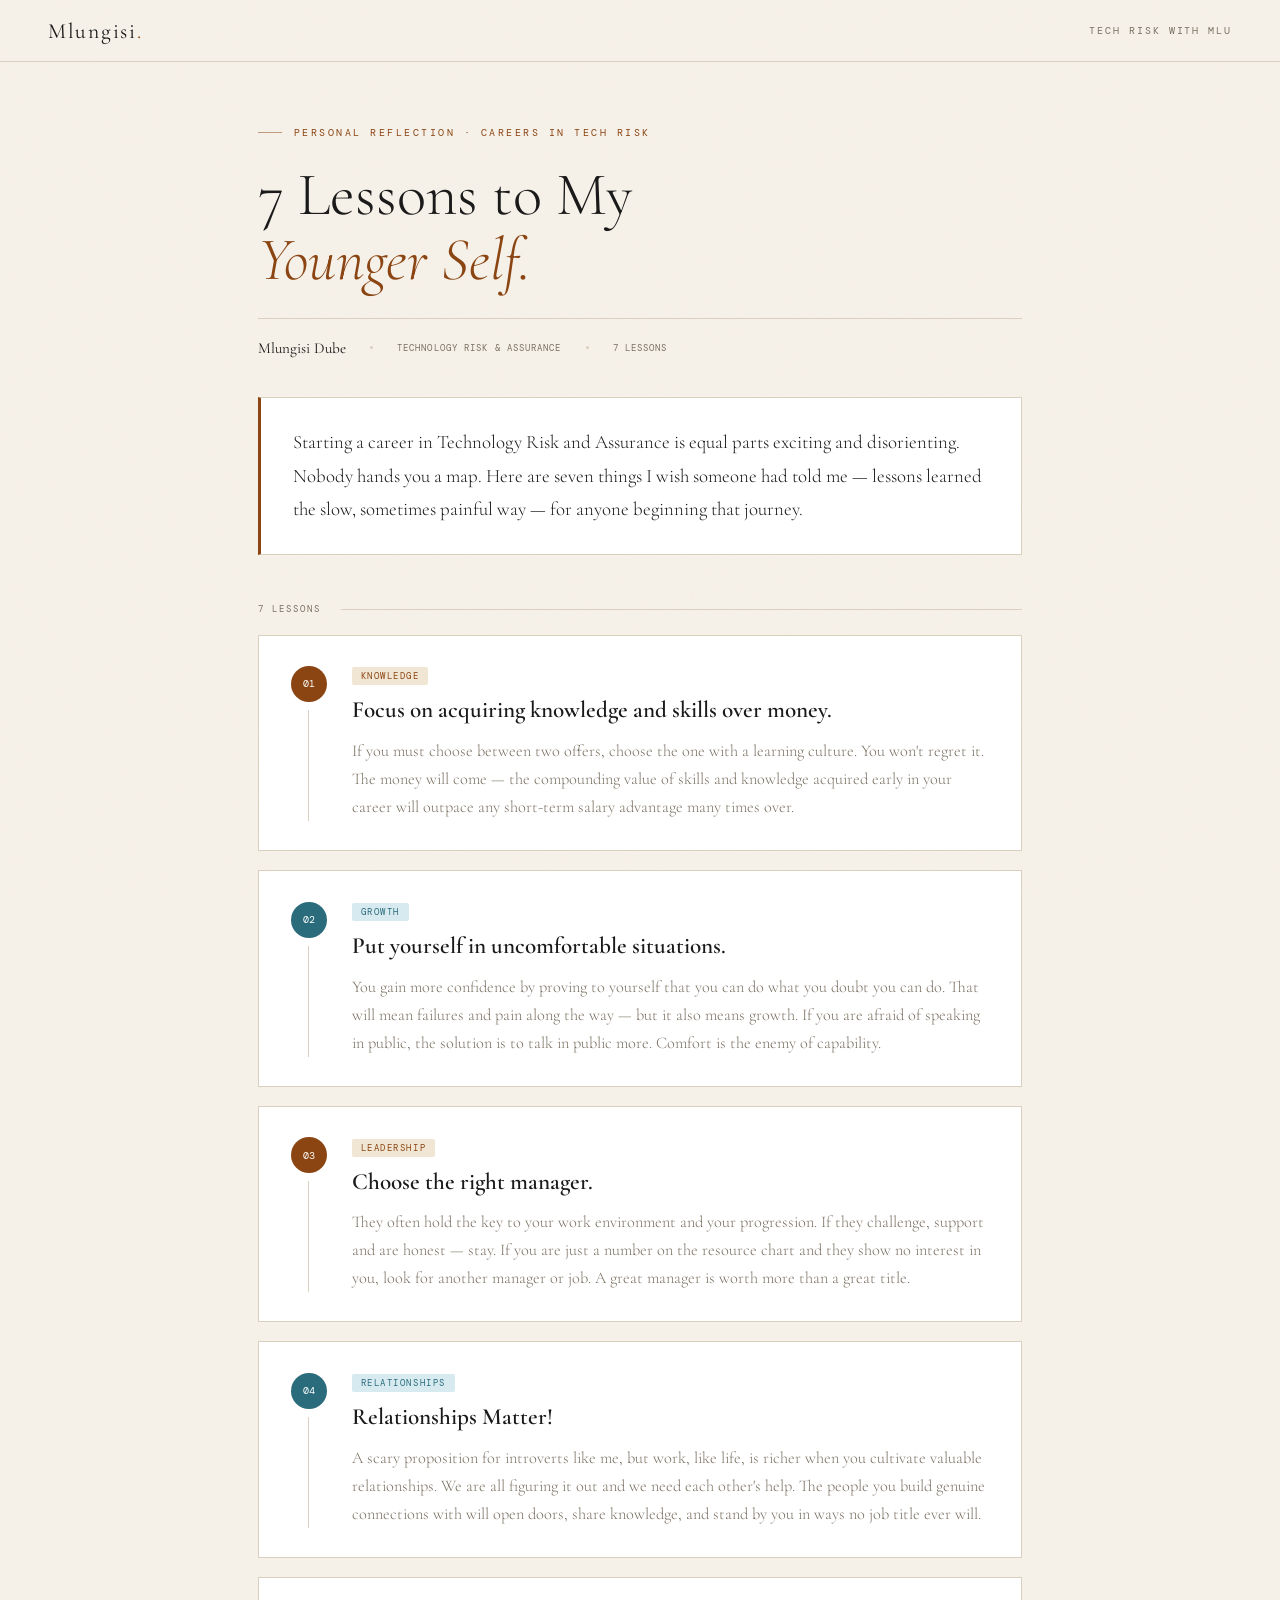
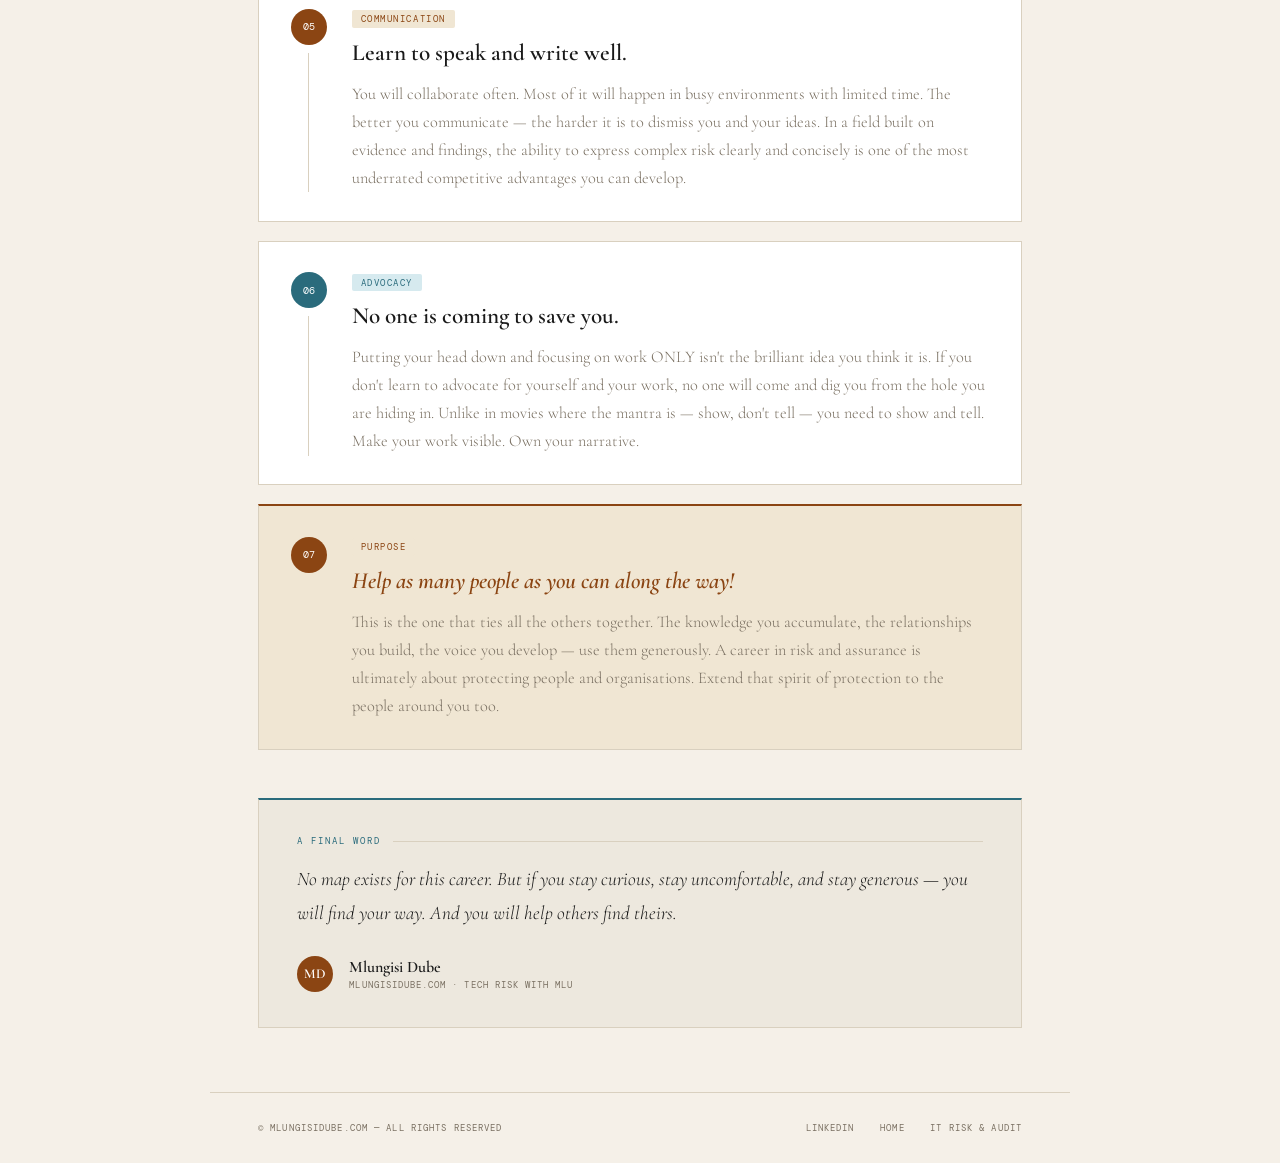
==== 7-lessons.html @ 3bf97bed "Add files via upload" ====
<!DOCTYPE html>
<html lang="en">
<head>
<meta charset="UTF-8">
<meta name="viewport" content="width=device-width, initial-scale=1.0">
<title>7 Lessons to My Younger Self — Tech Risk with Mlu</title>
<link rel="preconnect" href="https://fonts.googleapis.com">
<link href="https://fonts.googleapis.com/css2?family=Cormorant+Garamond:ital,wght@0,300;0,400;0,600;1,300;1,400;1,600&family=DM+Mono:wght@300;400&family=Syne:wght@400;600;700;800&display=swap" rel="stylesheet">
<style>
  :root {
    --bg:         #f5f0e8;
    --bg2:        #ede8de;
    --surface:    #ffffff;
    --border:     #d9d0bf;
    --text:       #1a1a1a;
    --muted:      #7a7062;
    --accent:     #8b4513;
    --accent2:    #2a6b7c;
    --light-acc:  #f0e6d3;
    --light-acc2: #d6eaef;
  }

  *, *::before, *::after { box-sizing: border-box; margin: 0; padding: 0; }
  html { scroll-behavior: smooth; }

  body {
    background: var(--bg);
    color: var(--text);
    font-family: 'Syne', sans-serif;
    min-height: 100vh;
    overflow-x: hidden;
  }

  body::before {
    content: '';
    position: fixed;
    inset: 0;
    background-image: url("data:image/svg+xml,%3Csvg viewBox='0 0 256 256' xmlns='http://www.w3.org/2000/svg'%3E%3Cfilter id='n'%3E%3CfeTurbulence type='fractalNoise' baseFrequency='0.9' numOctaves='4' stitchTiles='stitch'/%3E%3C/filter%3E%3Crect width='100%25' height='100%25' filter='url(%23n)' opacity='0.04'/%3E%3C/svg%3E");
    pointer-events: none;
    z-index: 1000;
    opacity: 0.18;
  }

  /* ── HEADER ── */
  header {
    display: flex;
    justify-content: space-between;
    align-items: center;
    padding: 1.1rem 3rem;
    border-bottom: 1px solid var(--border);
    position: sticky;
    top: 0;
    background: rgba(245,240,232,0.93);
    backdrop-filter: blur(14px);
    z-index: 100;
    animation: fadeDown 0.5s ease both;
  }

  .logo {
    font-family: 'Cormorant Garamond', serif;
    font-size: 1.35rem;
    font-weight: 400;
    letter-spacing: 0.08em;
    color: var(--text);
    text-decoration: none;
  }
  .logo span { color: var(--accent); }

  .header-tag {
    font-family: 'DM Mono', monospace;
    font-size: 0.6rem;
    letter-spacing: 0.2em;
    text-transform: uppercase;
    color: var(--muted);
  }

  /* ── HERO ── */
  .hero {
    max-width: 860px;
    margin: 0 auto;
    padding: 4rem 3rem 2.5rem;
    animation: fadeUp 0.6s 0.1s ease both;
  }

  .hero-eyebrow {
    font-family: 'DM Mono', monospace;
    font-size: 0.6rem;
    letter-spacing: 0.26em;
    text-transform: uppercase;
    color: var(--accent);
    display: flex;
    align-items: center;
    gap: 0.75rem;
    margin-bottom: 1.4rem;
  }
  .hero-eyebrow::before {
    content: '';
    height: 1px;
    width: 24px;
    background: var(--accent);
    opacity: 0.5;
    flex-shrink: 0;
  }

  .hero h1 {
    font-family: 'Cormorant Garamond', serif;
    font-size: clamp(2.4rem, 5vw, 3.8rem);
    font-weight: 300;
    line-height: 1.08;
    color: var(--text);
    margin-bottom: 1.6rem;
  }
  .hero h1 em { font-style: italic; color: var(--accent); }

  .hero-meta {
    display: flex;
    align-items: center;
    gap: 1.5rem;
    padding-top: 1.2rem;
    border-top: 1px solid var(--border);
    flex-wrap: wrap;
  }
  .hero-meta-author {
    font-family: 'Cormorant Garamond', serif;
    font-size: 0.95rem;
    font-weight: 400;
    color: var(--text);
  }
  .hero-meta-detail {
    font-family: 'DM Mono', monospace;
    font-size: 0.57rem;
    letter-spacing: 0.12em;
    text-transform: uppercase;
    color: var(--muted);
  }
  .hero-meta-dot {
    width: 3px; height: 3px;
    border-radius: 50%;
    background: var(--border);
    flex-shrink: 0;
  }

  /* ── INTRO BLOCK ── */
  .intro-block {
    max-width: 860px;
    margin: 0 auto;
    padding: 0 3rem 2.5rem;
    animation: fadeUp 0.6s 0.2s ease both;
  }

  .intro-card {
    background: var(--surface);
    border: 1px solid var(--border);
    border-left: 3px solid var(--accent);
    padding: 1.8rem 2rem;
  }

  .intro-card p {
    font-family: 'Cormorant Garamond', serif;
    font-size: 1.18rem;
    font-weight: 300;
    line-height: 1.75;
    color: var(--text);
  }

  /* ── DIVIDER ── */
  .section-divider {
    display: flex;
    align-items: center;
    gap: 1.2rem;
    max-width: 860px;
    margin: 0 auto;
    padding: 0.5rem 3rem 1.2rem;
  }
  .section-divider span {
    font-family: 'DM Mono', monospace;
    font-size: 0.58rem;
    letter-spacing: 0.22em;
    text-transform: uppercase;
    color: var(--muted);
    white-space: nowrap;
  }
  .section-divider::after {
    content: '';
    flex: 1;
    height: 1px;
    background: var(--border);
  }

  /* ── LESSONS ── */
  .lessons {
    max-width: 860px;
    margin: 0 auto;
    padding: 0 3rem 1rem;
    display: flex;
    flex-direction: column;
    gap: 1.2rem;
  }

  .lesson {
    background: var(--surface);
    border: 1px solid var(--border);
    padding: 1.8rem 2rem 1.8rem 1.6rem;
    position: relative;
    display: grid;
    grid-template-columns: 48px 1fr;
    gap: 0 1.2rem;
    overflow: hidden;
    opacity: 0;
    transform: translateY(16px);
    transition: opacity 0.5s ease, transform 0.5s ease, background 0.25s;
  }
  .lesson.visible {
    opacity: 1;
    transform: translateY(0);
  }
  .lesson:hover { background: var(--bg); }

  .lesson::after {
    content: '';
    position: absolute;
    bottom: 0; left: 0; right: 0;
    height: 2px;
    background: var(--accent);
    transform: scaleX(0);
    transform-origin: left;
    transition: transform 0.3s ease;
  }
  .lesson.teal::after { background: var(--accent2); }
  .lesson:hover::after { transform: scaleX(1); }

  .lesson-num-col {
    display: flex;
    flex-direction: column;
    align-items: center;
    padding-top: 0.1rem;
    gap: 0.5rem;
  }

  .lesson-badge {
    width: 36px;
    height: 36px;
    border-radius: 50%;
    background: var(--accent);
    color: #fff;
    font-family: 'DM Mono', monospace;
    font-size: 0.65rem;
    display: flex;
    align-items: center;
    justify-content: center;
    flex-shrink: 0;
  }
  .lesson.teal .lesson-badge { background: var(--accent2); }

  .lesson-line {
    width: 1px;
    flex: 1;
    background: var(--border);
    min-height: 20px;
  }

  .lesson-tag {
    font-family: 'DM Mono', monospace;
    font-size: 0.54rem;
    letter-spacing: 0.18em;
    text-transform: uppercase;
    color: var(--accent);
    background: var(--light-acc);
    display: inline-block;
    padding: 0.18rem 0.55rem;
    border-radius: 2px;
    margin-bottom: 0.75rem;
  }
  .lesson.teal .lesson-tag {
    color: var(--accent2);
    background: var(--light-acc2);
  }

  .lesson h2 {
    font-family: 'Cormorant Garamond', serif;
    font-size: 1.45rem;
    font-weight: 600;
    line-height: 1.2;
    color: var(--text);
    margin-bottom: 0.75rem;
  }

  .lesson p {
    font-family: 'Cormorant Garamond', serif;
    font-size: 1.02rem;
    font-weight: 300;
    line-height: 1.72;
    color: var(--muted);
  }

  /* last lesson — special styling */
  .lesson.final {
    border-top: 2px solid var(--accent);
    background: var(--light-acc);
  }
  .lesson.final:hover { background: var(--light-acc); filter: brightness(0.97); }
  .lesson.final h2 {
    font-style: italic;
    color: var(--accent);
  }

  /* ── CLOSING ── */
  .closing {
    max-width: 860px;
    margin: 2rem auto 0;
    padding: 0 3rem 4rem;
    animation: fadeUp 0.6s 0.4s ease both;
  }

  .closing-card {
    background: var(--bg2);
    border: 1px solid var(--border);
    border-top: 2px solid var(--accent2);
    padding: 2.2rem 2.4rem;
  }

  .closing-label {
    font-family: 'DM Mono', monospace;
    font-size: 0.57rem;
    letter-spacing: 0.22em;
    text-transform: uppercase;
    color: var(--accent2);
    margin-bottom: 1rem;
    display: flex;
    align-items: center;
    gap: 0.75rem;
  }
  .closing-label::after {
    content: '';
    flex: 1;
    height: 1px;
    background: var(--border);
  }

  .closing-card blockquote {
    font-family: 'Cormorant Garamond', serif;
    font-size: 1.2rem;
    font-style: italic;
    font-weight: 300;
    line-height: 1.75;
    color: var(--text);
    margin-bottom: 1.6rem;
  }

  .closing-author {
    display: flex;
    align-items: center;
    gap: 1rem;
  }

  .author-avatar {
    width: 36px;
    height: 36px;
    border-radius: 50%;
    background: var(--accent);
    display: flex;
    align-items: center;
    justify-content: center;
    font-family: 'Cormorant Garamond', serif;
    font-size: 0.85rem;
    font-weight: 600;
    color: #fff;
    flex-shrink: 0;
  }

  .author-info p:first-child {
    font-family: 'Cormorant Garamond', serif;
    font-size: 1rem;
    font-weight: 600;
    color: var(--text);
  }
  .author-info p:last-child {
    font-family: 'DM Mono', monospace;
    font-size: 0.55rem;
    letter-spacing: 0.12em;
    text-transform: uppercase;
    color: var(--muted);
    margin-top: 2px;
  }

  /* ── FOOTER ── */
  footer {
    border-top: 1px solid var(--border);
    padding: 1.8rem 3rem;
    display: flex;
    justify-content: space-between;
    align-items: center;
    max-width: 860px;
    margin: 0 auto;
  }
  footer p, footer a {
    font-family: 'DM Mono', monospace;
    font-size: 0.58rem;
    letter-spacing: 0.12em;
    text-transform: uppercase;
    color: var(--muted);
    text-decoration: none;
    transition: color 0.2s;
  }
  footer a:hover { color: var(--accent); }
  footer div { display: flex; gap: 1.6rem; }

  @keyframes fadeDown {
    from { opacity: 0; transform: translateY(-10px); }
    to   { opacity: 1; transform: translateY(0); }
  }
  @keyframes fadeUp {
    from { opacity: 0; transform: translateY(16px); }
    to   { opacity: 1; transform: translateY(0); }
  }

  @media (max-width: 700px) {
    header { padding: 1rem 1.5rem; }
    .hero, .intro-block, .section-divider, .lessons, .closing { padding-left: 1.5rem; padding-right: 1.5rem; }
    .hero { padding-top: 2.5rem; }
    .lesson { grid-template-columns: 36px 1fr; gap: 0 0.9rem; padding: 1.4rem 1.2rem; }
    footer { padding: 1.5rem; flex-direction: column; gap: 1rem; text-align: center; }
  }
</style>
</head>
<body>

<header>
  <a href="index.html" class="logo">Mlungisi<span>.</span></a>
  <span class="header-tag">Tech Risk with Mlu</span>
</header>

<article>

  <div class="hero">
    <div class="hero-eyebrow">Personal Reflection · Careers in Tech Risk</div>
    <h1>7 Lessons to My<br><em>Younger Self.</em></h1>
    <div class="hero-meta">
      <span class="hero-meta-author">Mlungisi Dube</span>
      <div class="hero-meta-dot"></div>
      <span class="hero-meta-detail">Technology Risk &amp; Assurance</span>
      <div class="hero-meta-dot"></div>
      <span class="hero-meta-detail">7 Lessons</span>
    </div>
  </div>

  <div class="intro-block">
    <div class="intro-card">
      <p>Starting a career in Technology Risk and Assurance is equal parts exciting and disorienting. Nobody hands you a map. Here are seven things I wish someone had told me — lessons learned the slow, sometimes painful way — for anyone beginning that journey.</p>
    </div>
  </div>

  <div class="section-divider">
    <span>7 Lessons</span>
  </div>

  <div class="lessons">

    <div class="lesson">
      <div class="lesson-num-col">
        <div class="lesson-badge">01</div>
        <div class="lesson-line"></div>
      </div>
      <div>
        <span class="lesson-tag">Knowledge</span>
        <h2>Focus on acquiring knowledge and skills over money.</h2>
        <p>If you must choose between two offers, choose the one with a learning culture. You won't regret it. The money will come — the compounding value of skills and knowledge acquired early in your career will outpace any short-term salary advantage many times over.</p>
      </div>
    </div>

    <div class="lesson teal">
      <div class="lesson-num-col">
        <div class="lesson-badge">02</div>
        <div class="lesson-line"></div>
      </div>
      <div>
        <span class="lesson-tag">Growth</span>
        <h2>Put yourself in uncomfortable situations.</h2>
        <p>You gain more confidence by proving to yourself that you can do what you doubt you can do. That will mean failures and pain along the way — but it also means growth. If you are afraid of speaking in public, the solution is to talk in public more. Comfort is the enemy of capability.</p>
      </div>
    </div>

    <div class="lesson">
      <div class="lesson-num-col">
        <div class="lesson-badge">03</div>
        <div class="lesson-line"></div>
      </div>
      <div>
        <span class="lesson-tag">Leadership</span>
        <h2>Choose the right manager.</h2>
        <p>They often hold the key to your work environment and your progression. If they challenge, support and are honest — stay. If you are just a number on the resource chart and they show no interest in you, look for another manager or job. A great manager is worth more than a great title.</p>
      </div>
    </div>

    <div class="lesson teal">
      <div class="lesson-num-col">
        <div class="lesson-badge">04</div>
        <div class="lesson-line"></div>
      </div>
      <div>
        <span class="lesson-tag">Relationships</span>
        <h2>Relationships Matter!</h2>
        <p>A scary proposition for introverts like me, but work, like life, is richer when you cultivate valuable relationships. We are all figuring it out and we need each other's help. The people you build genuine connections with will open doors, share knowledge, and stand by you in ways no job title ever will.</p>
      </div>
    </div>

    <div class="lesson">
      <div class="lesson-num-col">
        <div class="lesson-badge">05</div>
        <div class="lesson-line"></div>
      </div>
      <div>
        <span class="lesson-tag">Communication</span>
        <h2>Learn to speak and write well.</h2>
        <p>You will collaborate often. Most of it will happen in busy environments with limited time. The better you communicate — the harder it is to dismiss you and your ideas. In a field built on evidence and findings, the ability to express complex risk clearly and concisely is one of the most underrated competitive advantages you can develop.</p>
      </div>
    </div>

    <div class="lesson teal">
      <div class="lesson-num-col">
        <div class="lesson-badge">06</div>
        <div class="lesson-line"></div>
      </div>
      <div>
        <span class="lesson-tag">Advocacy</span>
        <h2>No one is coming to save you.</h2>
        <p>Putting your head down and focusing on work ONLY isn't the brilliant idea you think it is. If you don't learn to advocate for yourself and your work, no one will come and dig you from the hole you are hiding in. Unlike in movies where the mantra is — show, don't tell — you need to show and tell. Make your work visible. Own your narrative.</p>
      </div>
    </div>

    <div class="lesson final">
      <div class="lesson-num-col">
        <div class="lesson-badge">07</div>
      </div>
      <div>
        <span class="lesson-tag">Purpose</span>
        <h2>Help as many people as you can along the way!</h2>
        <p>This is the one that ties all the others together. The knowledge you accumulate, the relationships you build, the voice you develop — use them generously. A career in risk and assurance is ultimately about protecting people and organisations. Extend that spirit of protection to the people around you too.</p>
      </div>
    </div>

  </div>

  <div class="closing">
    <div class="closing-card">
      <div class="closing-label">A Final Word</div>
      <blockquote>No map exists for this career. But if you stay curious, stay uncomfortable, and stay generous — you will find your way. And you will help others find theirs.</blockquote>
      <div class="closing-author">
        <div class="author-avatar">MD</div>
        <div class="author-info">
          <p>Mlungisi Dube</p>
          <p>mlungisidube.com · Tech Risk with Mlu</p>
        </div>
      </div>
    </div>
  </div>

</article>

<footer>
  <p>&copy; Mlungisidube.com &mdash; All rights reserved</p>
  <div>
    <a href="https://www.linkedin.com/in/mlungisi-dube-11313a27/">LinkedIn</a>
    <a href="index.html">Home</a>
    <a href="it-risk-audit.html">IT Risk &amp; Audit</a>
  </div>
</footer>

<script>
  const lessons = document.querySelectorAll('.lesson');
  const observer = new IntersectionObserver((entries) => {
    entries.forEach((entry, i) => {
      if (entry.isIntersecting) {
        setTimeout(() => entry.target.classList.add('visible'), i * 80);
        observer.unobserve(entry.target);
      }
    });
  }, { threshold: 0.08 });

  lessons.forEach(l => observer.observe(l));
</script>

</body>
</html>
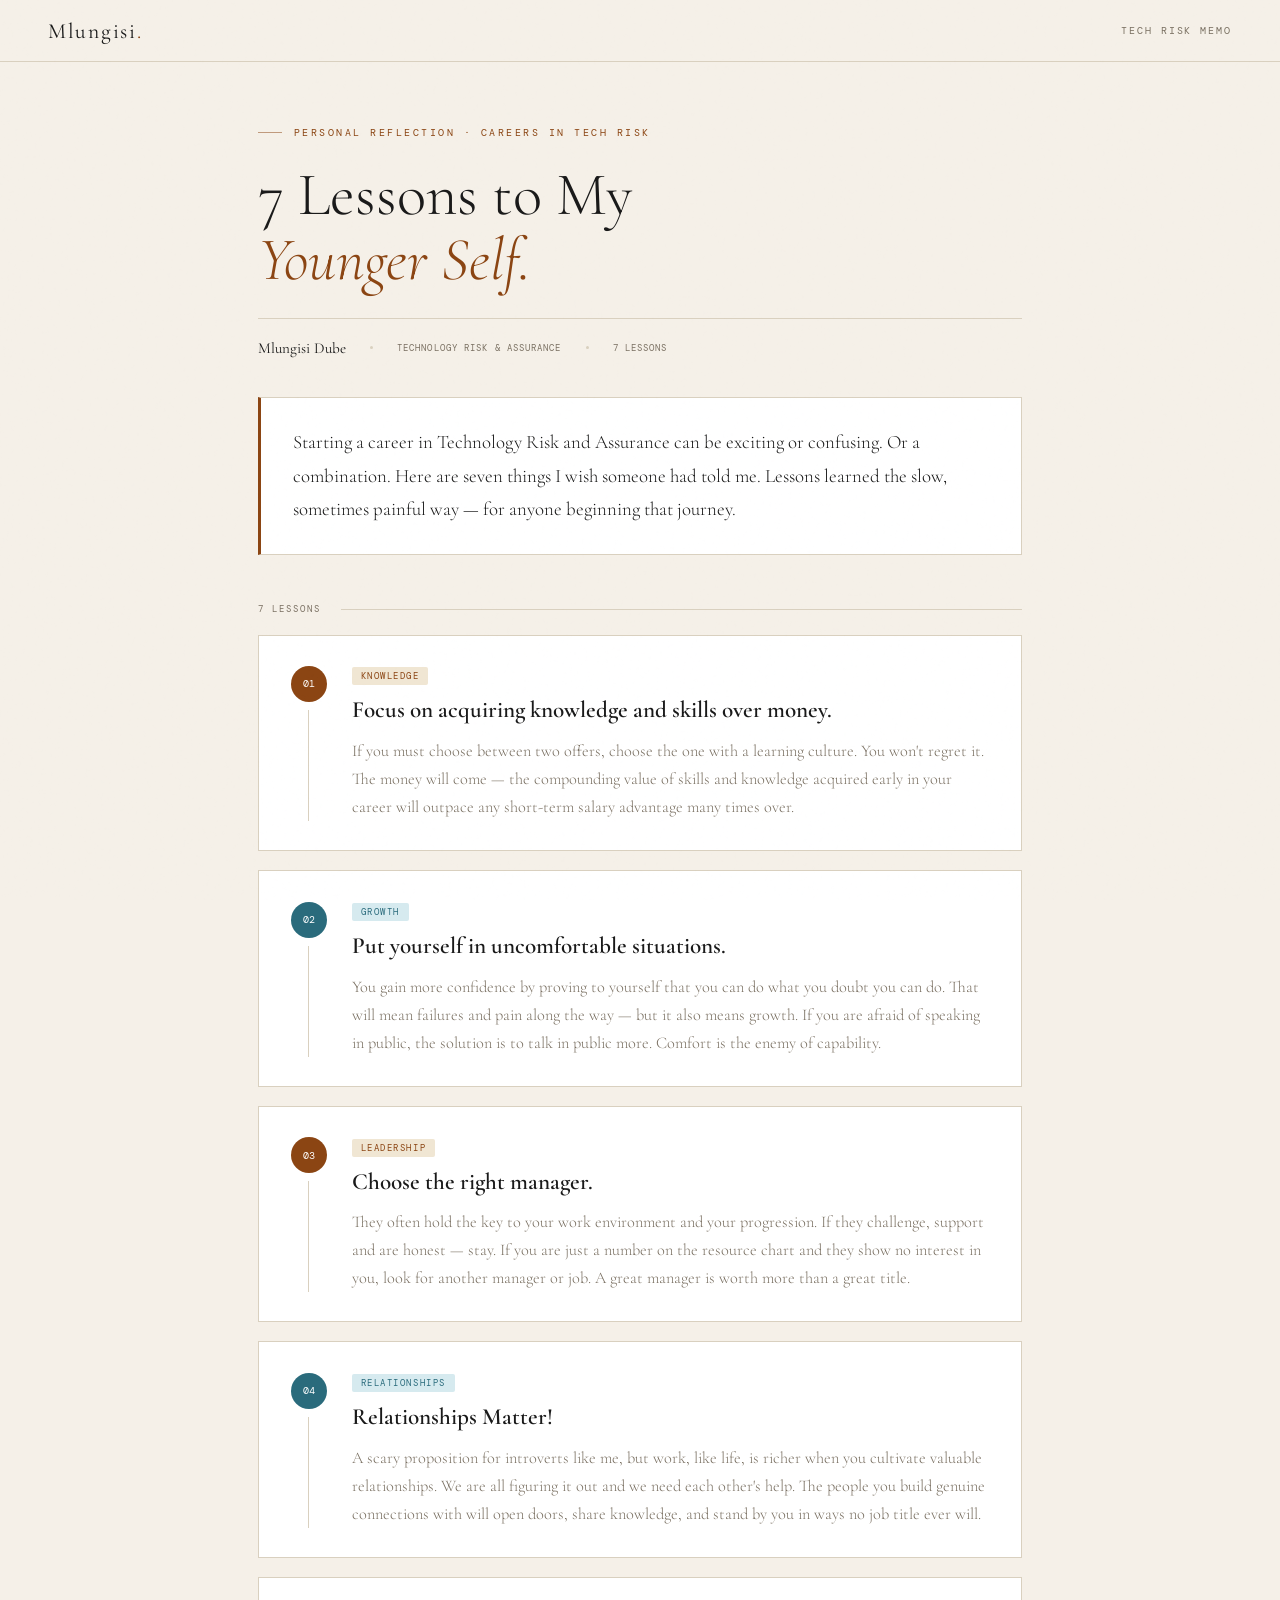
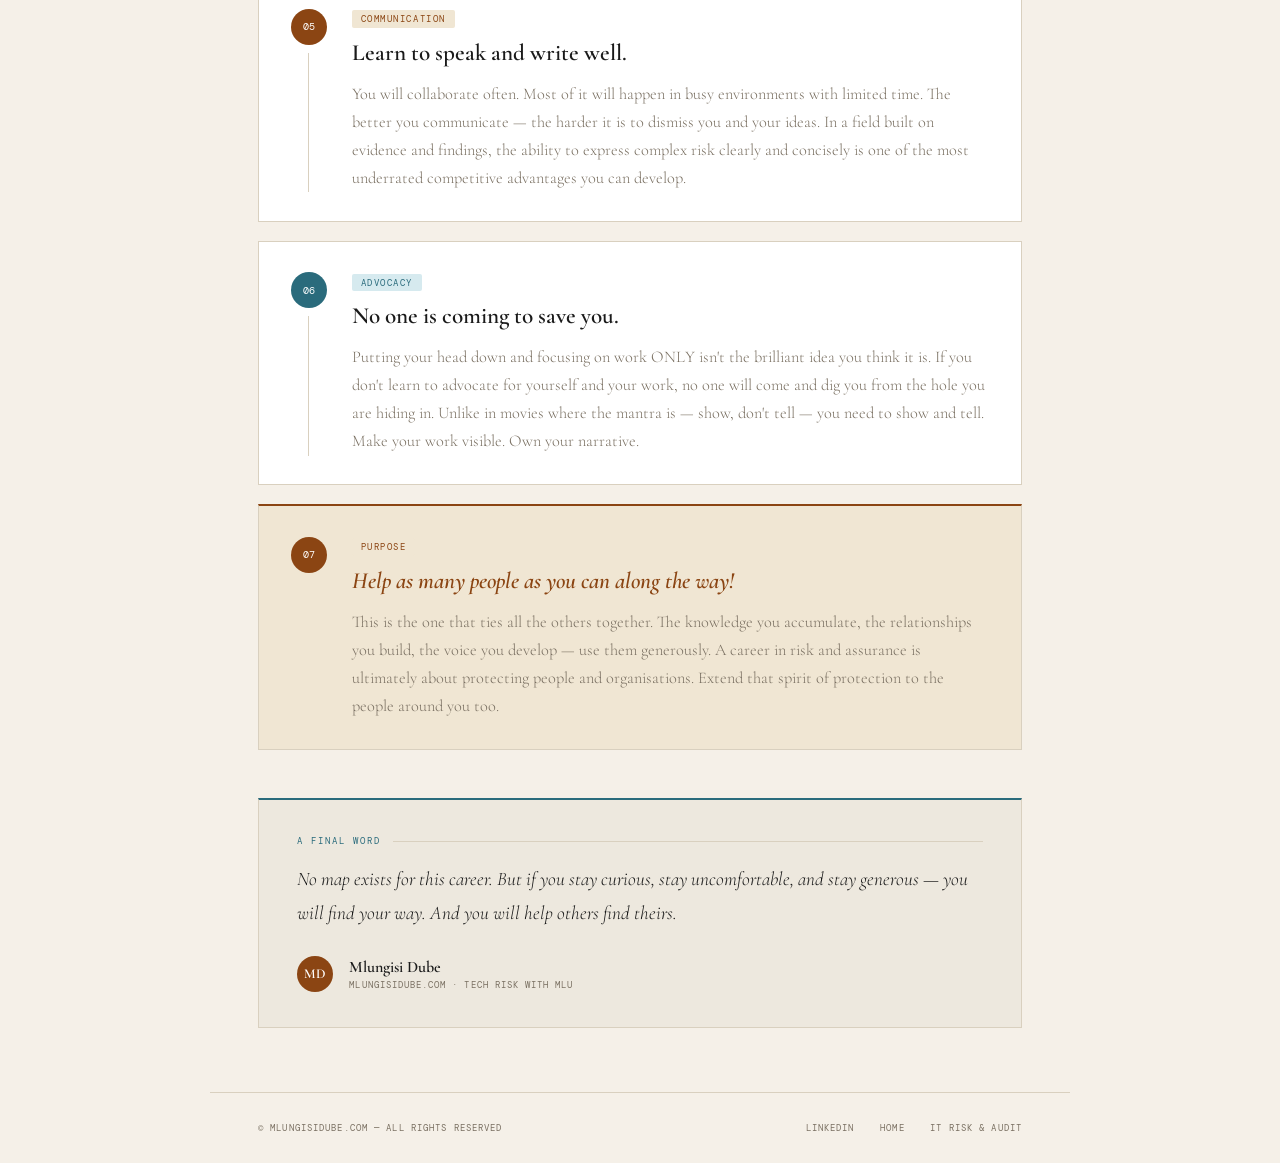
==== commit 4c207be3: "Update 7-lessons.html" ====
--- a/7-lessons.html
+++ b/7-lessons.html
@@ -427,7 +427,7 @@
 
 <header>
   <a href="index.html" class="logo">Mlungisi<span>.</span></a>
-  <span class="header-tag">Tech Risk with Mlu</span>
+  <span class="header-tag">Tech Risk Memo</span>
 </header>
 
 <article>
@@ -446,7 +446,7 @@
 
   <div class="intro-block">
     <div class="intro-card">
-      <p>Starting a career in Technology Risk and Assurance is equal parts exciting and disorienting. Nobody hands you a map. Here are seven things I wish someone had told me — lessons learned the slow, sometimes painful way — for anyone beginning that journey.</p>
+      <p>Starting a career in Technology Risk and Assurance can be exciting or confusing. Or a combination. Here are seven things I wish someone had told me. Lessons learned the slow, sometimes painful way — for anyone beginning that journey.</p>
     </div>
   </div>
 
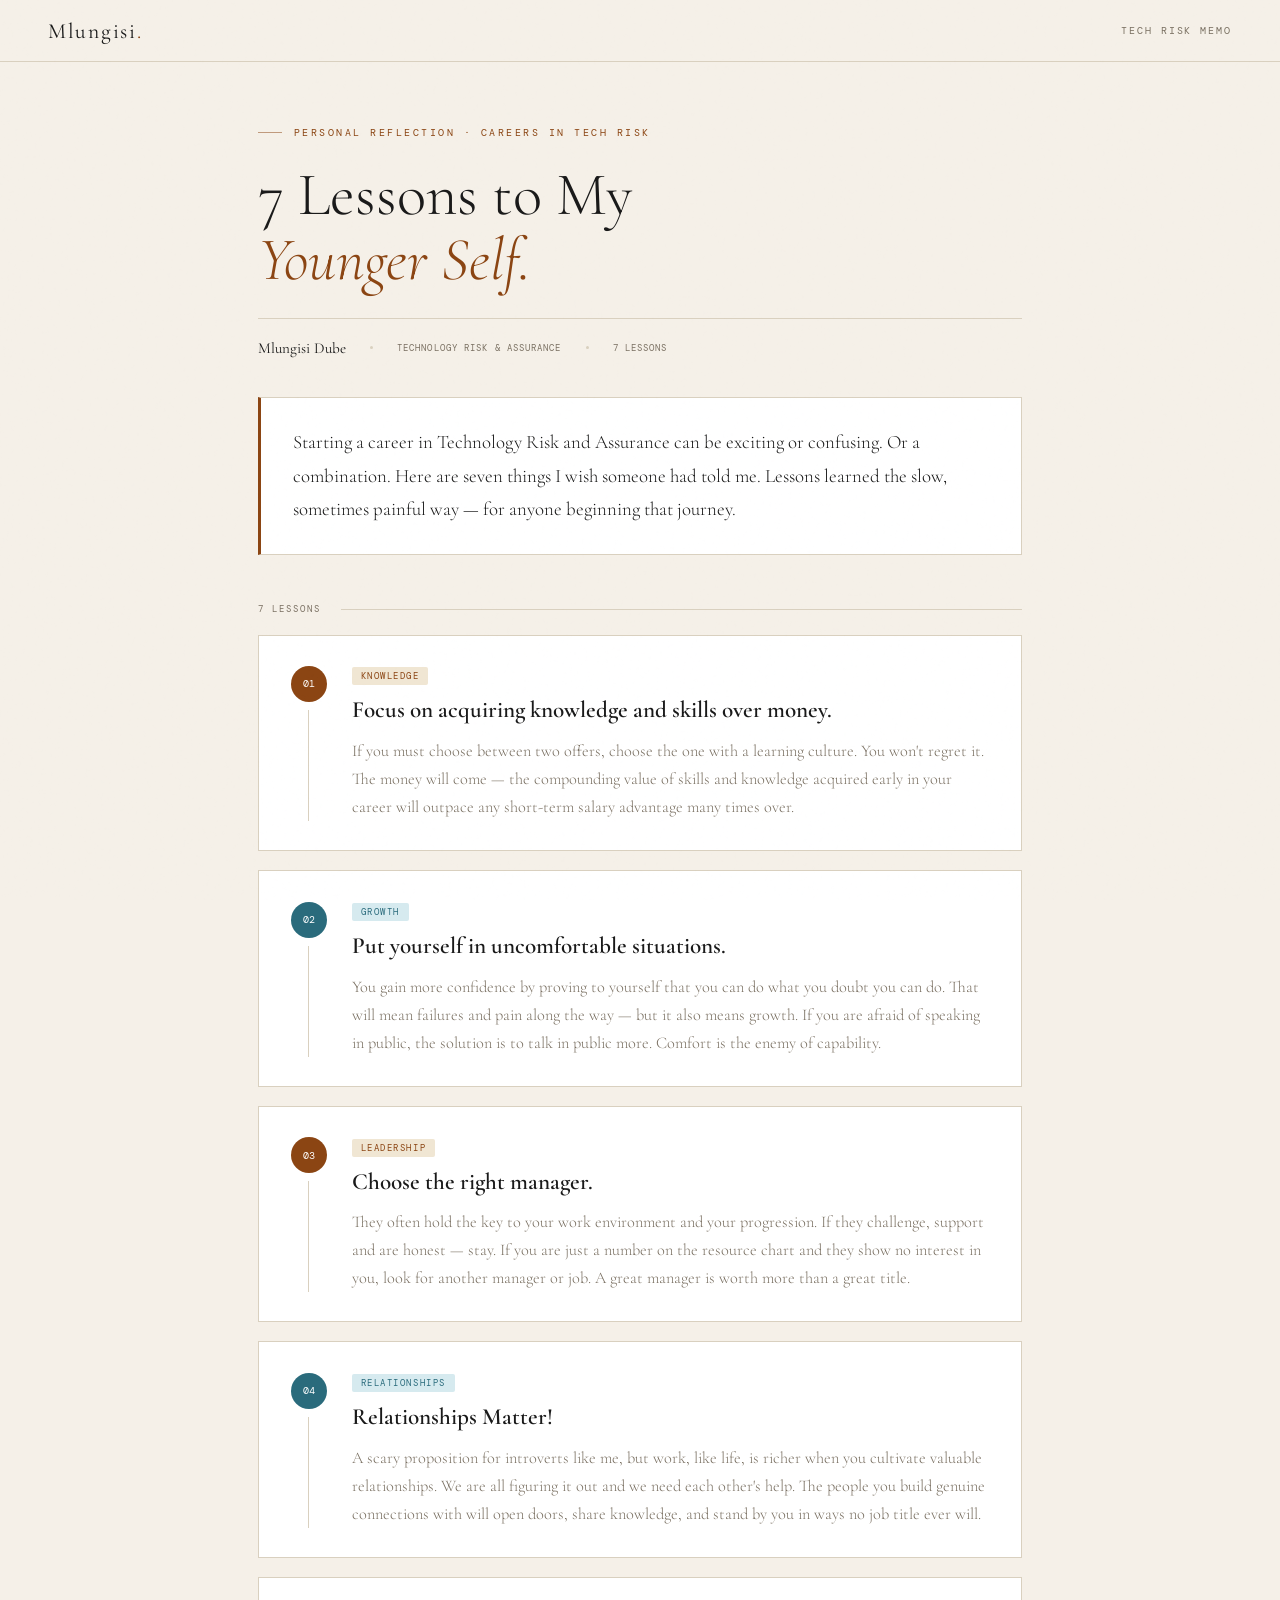
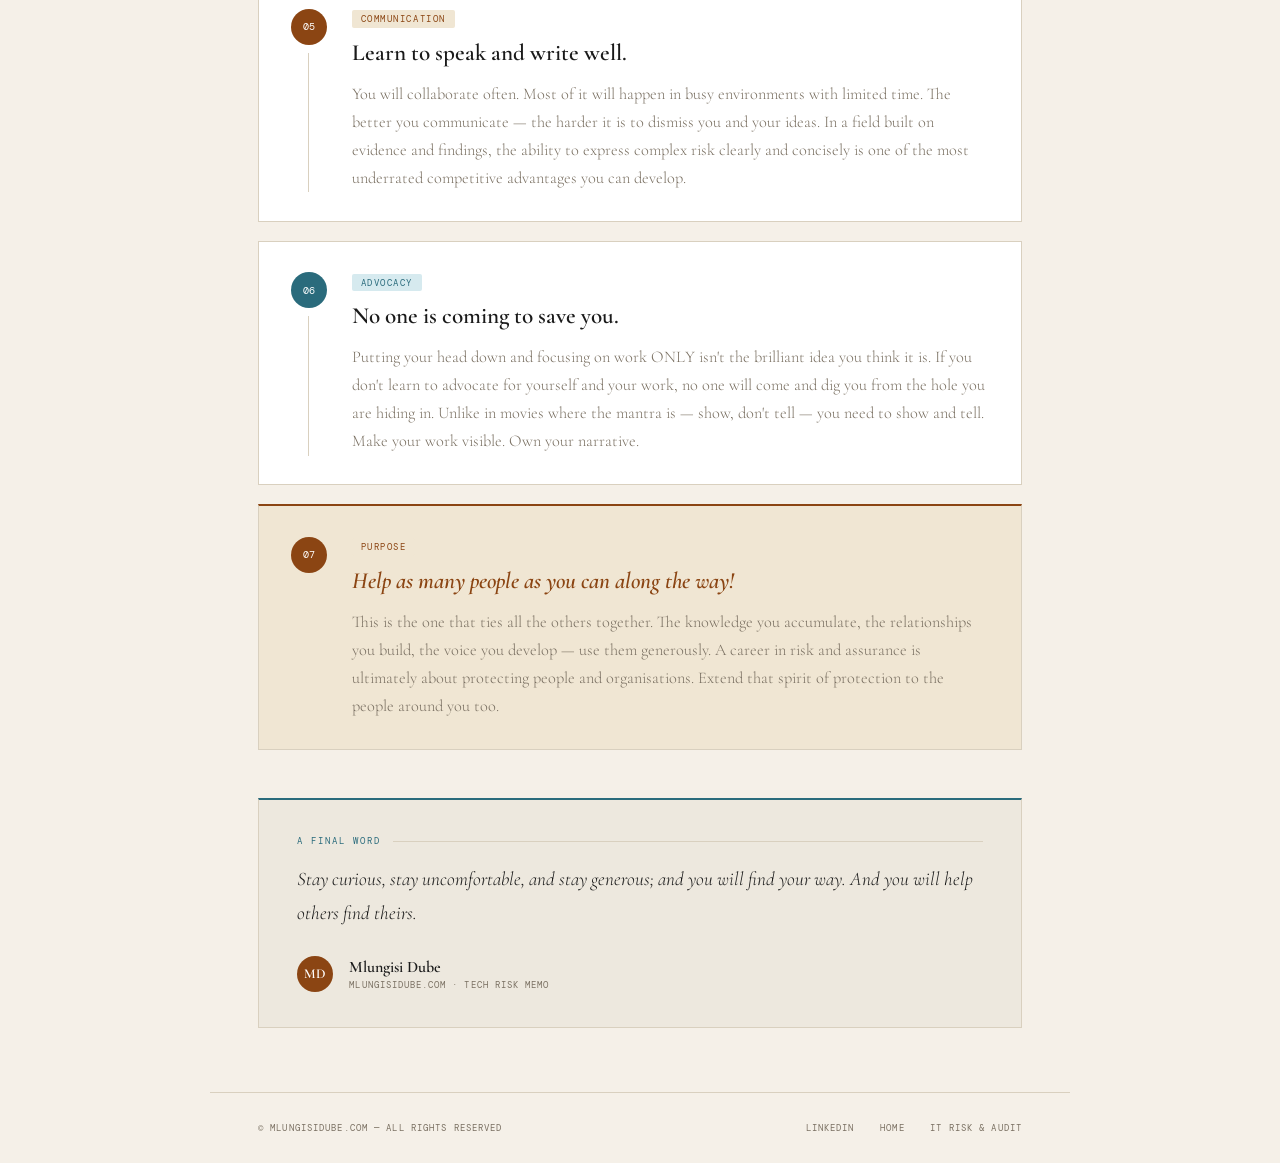
==== commit ec4107fa: "Update 7-lessons.html" ====
--- a/7-lessons.html
+++ b/7-lessons.html
@@ -544,12 +544,12 @@
   <div class="closing">
     <div class="closing-card">
       <div class="closing-label">A Final Word</div>
-      <blockquote>No map exists for this career. But if you stay curious, stay uncomfortable, and stay generous — you will find your way. And you will help others find theirs.</blockquote>
+      <blockquote>Stay curious, stay uncomfortable, and stay generous; and you will find your way. And you will help others find theirs.</blockquote>
       <div class="closing-author">
         <div class="author-avatar">MD</div>
         <div class="author-info">
           <p>Mlungisi Dube</p>
-          <p>mlungisidube.com · Tech Risk with Mlu</p>
+          <p>mlungisidube.com · Tech Risk Memo</p>
         </div>
       </div>
     </div>
